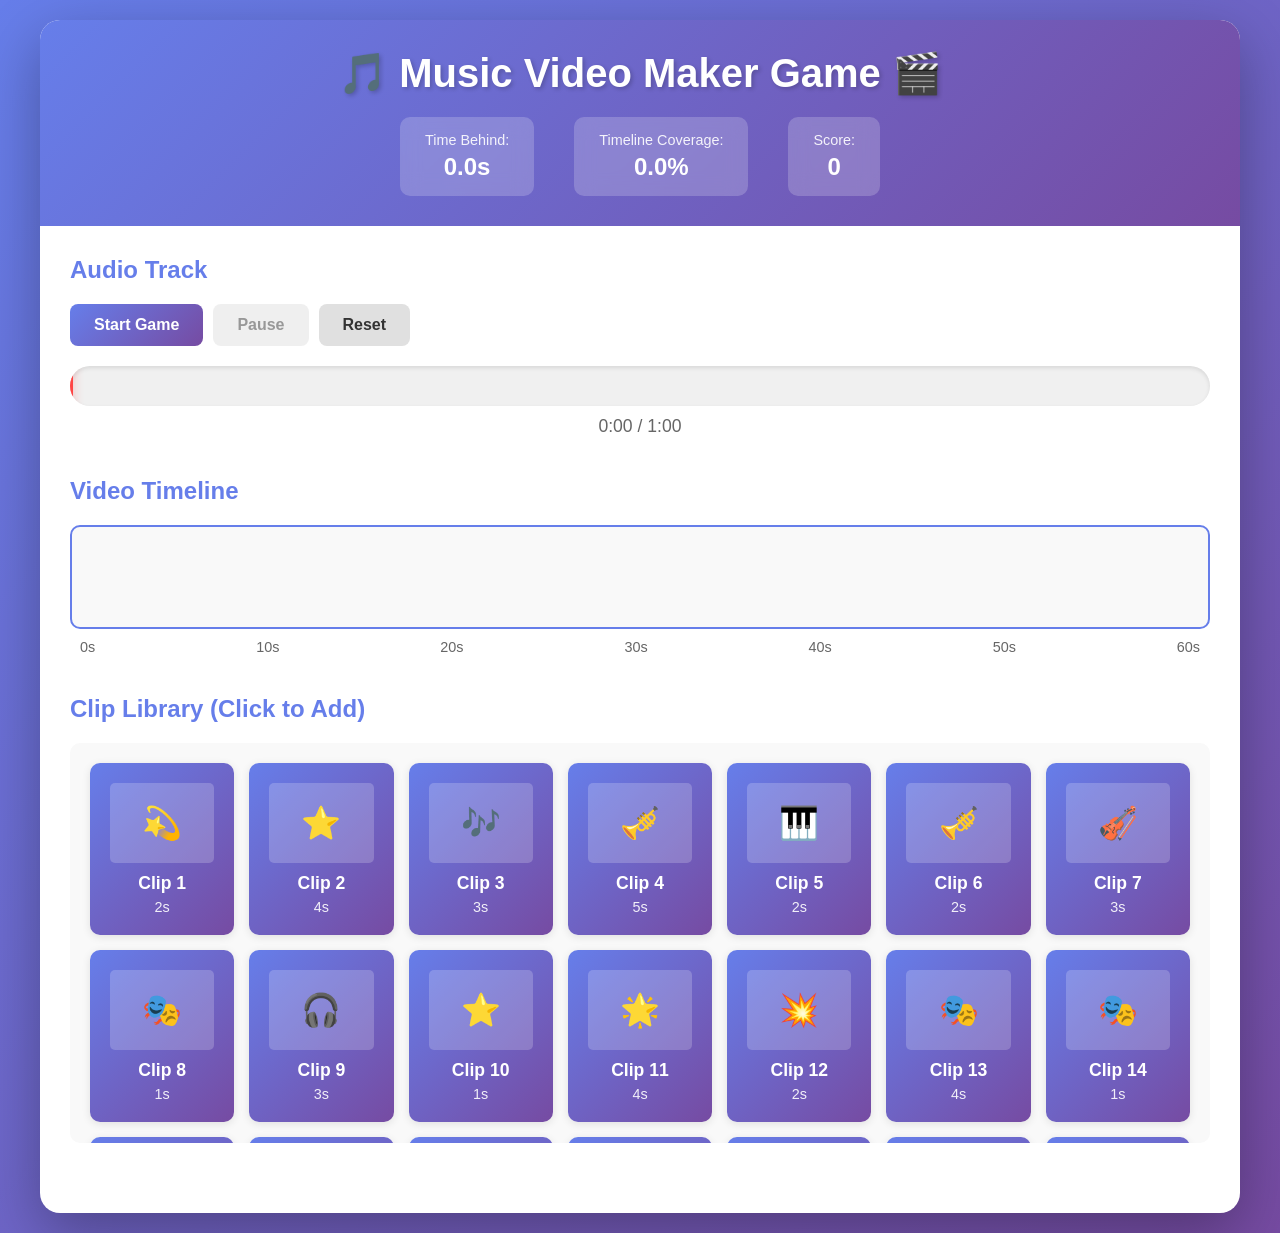
==== music-video-maker.html @ 1d307f0b "Create music video maker game UI with real-time gameplay Co-authored-by: Peterjbs <70024195+Peterjbs" ====
<!DOCTYPE html>
<html lang="en">
<head>
    <meta charset="UTF-8">
    <meta name="viewport" content="width=device-width, initial-scale=1.0">
    <title>Music Video Maker Game</title>
    <link rel="stylesheet" href="style.css">
</head>
<body>
    <div class="game-container">
        <header>
            <h1>🎵 Music Video Maker Game 🎬</h1>
            <div class="game-stats">
                <div class="stat">
                    <span class="stat-label">Time Behind:</span>
                    <span id="timeBehind" class="stat-value">0.0s</span>
                </div>
                <div class="stat">
                    <span class="stat-label">Timeline Coverage:</span>
                    <span id="coverage" class="stat-value">0%</span>
                </div>
                <div class="stat">
                    <span class="stat-label">Score:</span>
                    <span id="score" class="stat-value">0</span>
                </div>
            </div>
        </header>

        <main>
            <!-- Audio Player Section -->
            <section class="audio-section">
                <h2>Audio Track</h2>
                <div class="audio-controls">
                    <button id="startBtn" class="btn btn-primary">Start Game</button>
                    <button id="pauseBtn" class="btn btn-secondary" disabled>Pause</button>
                    <button id="resetBtn" class="btn btn-secondary">Reset</button>
                </div>
                <div class="progress-container">
                    <div id="progressBar" class="progress-bar">
                        <div id="progressFill" class="progress-fill"></div>
                        <div id="playhead" class="playhead"></div>
                    </div>
                    <div class="time-display">
                        <span id="currentTime">0:00</span> / <span id="totalTime">0:00</span>
                    </div>
                </div>
                <audio id="audioPlayer" preload="auto">
                    <source src="assets/demo-song.mp3" type="audio/mpeg">
                    Your browser does not support audio playback.
                </audio>
            </section>

            <!-- Timeline Section -->
            <section class="timeline-section">
                <h2>Video Timeline</h2>
                <div class="timeline-container">
                    <div id="timeline" class="timeline">
                        <!-- Video clips will be placed here -->
                    </div>
                    <div class="timeline-markers"></div>
                </div>
                <div class="timeline-legend">
                    <span>0s</span>
                    <span>10s</span>
                    <span>20s</span>
                    <span>30s</span>
                    <span>40s</span>
                    <span>50s</span>
                    <span>60s</span>
                </div>
            </section>

            <!-- Clip Library Section -->
            <section class="clip-library-section">
                <h2>Clip Library (Click to Add)</h2>
                <div id="clipLibrary" class="clip-library">
                    <!-- Clips will be generated here -->
                </div>
            </section>
        </main>

        <!-- Game Over Modal -->
        <div id="gameOverModal" class="modal hidden">
            <div class="modal-content">
                <h2 id="gameOverTitle">Game Over!</h2>
                <p id="gameOverMessage"></p>
                <p>Final Score: <span id="finalScore"></span></p>
                <button id="restartBtn" class="btn btn-primary">Play Again</button>
            </div>
        </div>
    </div>

    <script src="game.js"></script>
</body>
</html>
---- style.css ----
/* Global Styles */
* {
    margin: 0;
    padding: 0;
    box-sizing: border-box;
}

body {
    font-family: 'Segoe UI', Tahoma, Geneva, Verdana, sans-serif;
    background: linear-gradient(135deg, #667eea 0%, #764ba2 100%);
    min-height: 100vh;
    padding: 20px;
}

.game-container {
    max-width: 1200px;
    margin: 0 auto;
    background: white;
    border-radius: 20px;
    box-shadow: 0 20px 60px rgba(0, 0, 0, 0.3);
    overflow: hidden;
}

/* Header */
header {
    background: linear-gradient(135deg, #667eea 0%, #764ba2 100%);
    color: white;
    padding: 30px;
    text-align: center;
}

header h1 {
    font-size: 2.5em;
    margin-bottom: 20px;
    text-shadow: 2px 2px 4px rgba(0, 0, 0, 0.2);
}

.game-stats {
    display: flex;
    justify-content: center;
    gap: 40px;
    flex-wrap: wrap;
}

.stat {
    background: rgba(255, 255, 255, 0.2);
    padding: 15px 25px;
    border-radius: 10px;
    backdrop-filter: blur(10px);
}

.stat-label {
    display: block;
    font-size: 0.9em;
    opacity: 0.9;
    margin-bottom: 5px;
}

.stat-value {
    display: block;
    font-size: 1.5em;
    font-weight: bold;
}

.stat-value.danger {
    color: #ff4444;
    animation: pulse 0.5s infinite;
}

@keyframes pulse {
    0%, 100% { transform: scale(1); }
    50% { transform: scale(1.1); }
}

/* Main Content */
main {
    padding: 30px;
}

section {
    margin-bottom: 40px;
}

section h2 {
    color: #667eea;
    margin-bottom: 20px;
    font-size: 1.5em;
}

/* Audio Section */
.audio-controls {
    display: flex;
    gap: 10px;
    margin-bottom: 20px;
    flex-wrap: wrap;
}

.btn {
    padding: 12px 24px;
    border: none;
    border-radius: 8px;
    font-size: 1em;
    cursor: pointer;
    transition: all 0.3s ease;
    font-weight: 600;
}

.btn-primary {
    background: linear-gradient(135deg, #667eea 0%, #764ba2 100%);
    color: white;
}

.btn-primary:hover:not(:disabled) {
    transform: translateY(-2px);
    box-shadow: 0 5px 15px rgba(102, 126, 234, 0.4);
}

.btn-secondary {
    background: #e0e0e0;
    color: #333;
}

.btn-secondary:hover:not(:disabled) {
    background: #d0d0d0;
}

.btn:disabled {
    opacity: 0.5;
    cursor: not-allowed;
}

/* Progress Bar */
.progress-container {
    margin: 20px 0;
}

.progress-bar {
    position: relative;
    width: 100%;
    height: 40px;
    background: #f0f0f0;
    border-radius: 20px;
    overflow: hidden;
    box-shadow: inset 0 2px 4px rgba(0, 0, 0, 0.1);
}

.progress-fill {
    position: absolute;
    left: 0;
    top: 0;
    height: 100%;
    background: linear-gradient(90deg, #667eea 0%, #764ba2 100%);
    transition: width 0.1s linear;
    border-radius: 20px;
}

.playhead {
    position: absolute;
    top: 0;
    height: 100%;
    width: 3px;
    background: #ff4444;
    transition: left 0.1s linear;
    box-shadow: 0 0 10px rgba(255, 68, 68, 0.5);
}

.time-display {
    margin-top: 10px;
    text-align: center;
    font-size: 1.1em;
    color: #666;
}

/* Timeline Section */
.timeline-container {
    position: relative;
    width: 100%;
    min-height: 100px;
    background: #f9f9f9;
    border: 2px solid #667eea;
    border-radius: 10px;
    overflow-x: auto;
    overflow-y: visible;
}

.timeline {
    position: relative;
    width: 100%;
    min-height: 100px;
    padding: 10px;
}

.timeline-clip {
    position: absolute;
    height: 80px;
    background: linear-gradient(135deg, #4CAF50 0%, #45a049 100%);
    border-radius: 8px;
    color: white;
    display: flex;
    flex-direction: column;
    align-items: center;
    justify-content: center;
    font-size: 0.9em;
    font-weight: bold;
    box-shadow: 0 2px 8px rgba(0, 0, 0, 0.2);
    cursor: pointer;
    transition: transform 0.2s;
    overflow: hidden;
}

.timeline-clip:hover {
    transform: translateY(-2px);
    box-shadow: 0 4px 12px rgba(0, 0, 0, 0.3);
}

.timeline-clip .clip-duration {
    font-size: 0.8em;
    opacity: 0.9;
}

.timeline-clip .remove-btn {
    position: absolute;
    top: 2px;
    right: 2px;
    background: rgba(255, 68, 68, 0.9);
    color: white;
    border: none;
    border-radius: 50%;
    width: 20px;
    height: 20px;
    cursor: pointer;
    font-size: 12px;
    line-height: 1;
    display: none;
}

.timeline-clip:hover .remove-btn {
    display: block;
}

.timeline-markers {
    position: absolute;
    top: 0;
    left: 0;
    width: 100%;
    height: 100%;
    pointer-events: none;
}

.timeline-legend {
    display: flex;
    justify-content: space-between;
    margin-top: 10px;
    padding: 0 10px;
    font-size: 0.9em;
    color: #666;
}

/* Clip Library */
.clip-library {
    display: grid;
    grid-template-columns: repeat(auto-fill, minmax(140px, 1fr));
    gap: 15px;
    max-height: 400px;
    overflow-y: auto;
    padding: 20px;
    background: #f9f9f9;
    border-radius: 10px;
}

.clip-item {
    background: linear-gradient(135deg, #667eea 0%, #764ba2 100%);
    color: white;
    padding: 20px;
    border-radius: 10px;
    text-align: center;
    cursor: pointer;
    transition: all 0.3s ease;
    box-shadow: 0 2px 8px rgba(0, 0, 0, 0.1);
    position: relative;
}

.clip-item:hover {
    transform: translateY(-5px);
    box-shadow: 0 5px 15px rgba(102, 126, 234, 0.4);
}

.clip-item:active {
    transform: translateY(-2px);
}

.clip-item.used {
    opacity: 0.4;
    cursor: not-allowed;
}

.clip-item .clip-name {
    font-weight: bold;
    font-size: 1.1em;
    margin-bottom: 5px;
}

.clip-item .clip-length {
    font-size: 0.9em;
    opacity: 0.9;
}

.clip-item .clip-thumbnail {
    width: 100%;
    height: 80px;
    background: rgba(255, 255, 255, 0.2);
    border-radius: 5px;
    margin-bottom: 10px;
    display: flex;
    align-items: center;
    justify-content: center;
    font-size: 2em;
}

/* Modal */
.modal {
    position: fixed;
    top: 0;
    left: 0;
    width: 100%;
    height: 100%;
    background: rgba(0, 0, 0, 0.8);
    display: flex;
    align-items: center;
    justify-content: center;
    z-index: 1000;
}

.modal.hidden {
    display: none;
}

.modal-content {
    background: white;
    padding: 40px;
    border-radius: 20px;
    text-align: center;
    max-width: 500px;
    animation: slideIn 0.3s ease;
}

@keyframes slideIn {
    from {
        transform: translateY(-50px);
        opacity: 0;
    }
    to {
        transform: translateY(0);
        opacity: 1;
    }
}

.modal-content h2 {
    color: #667eea;
    margin-bottom: 20px;
    font-size: 2em;
}

.modal-content p {
    margin: 15px 0;
    font-size: 1.1em;
    color: #666;
}

/* Responsive Design */
@media (max-width: 768px) {
    header h1 {
        font-size: 1.8em;
    }

    .game-stats {
        gap: 20px;
    }

    .clip-library {
        grid-template-columns: repeat(auto-fill, minmax(100px, 1fr));
    }

    main {
        padding: 20px;
    }
}
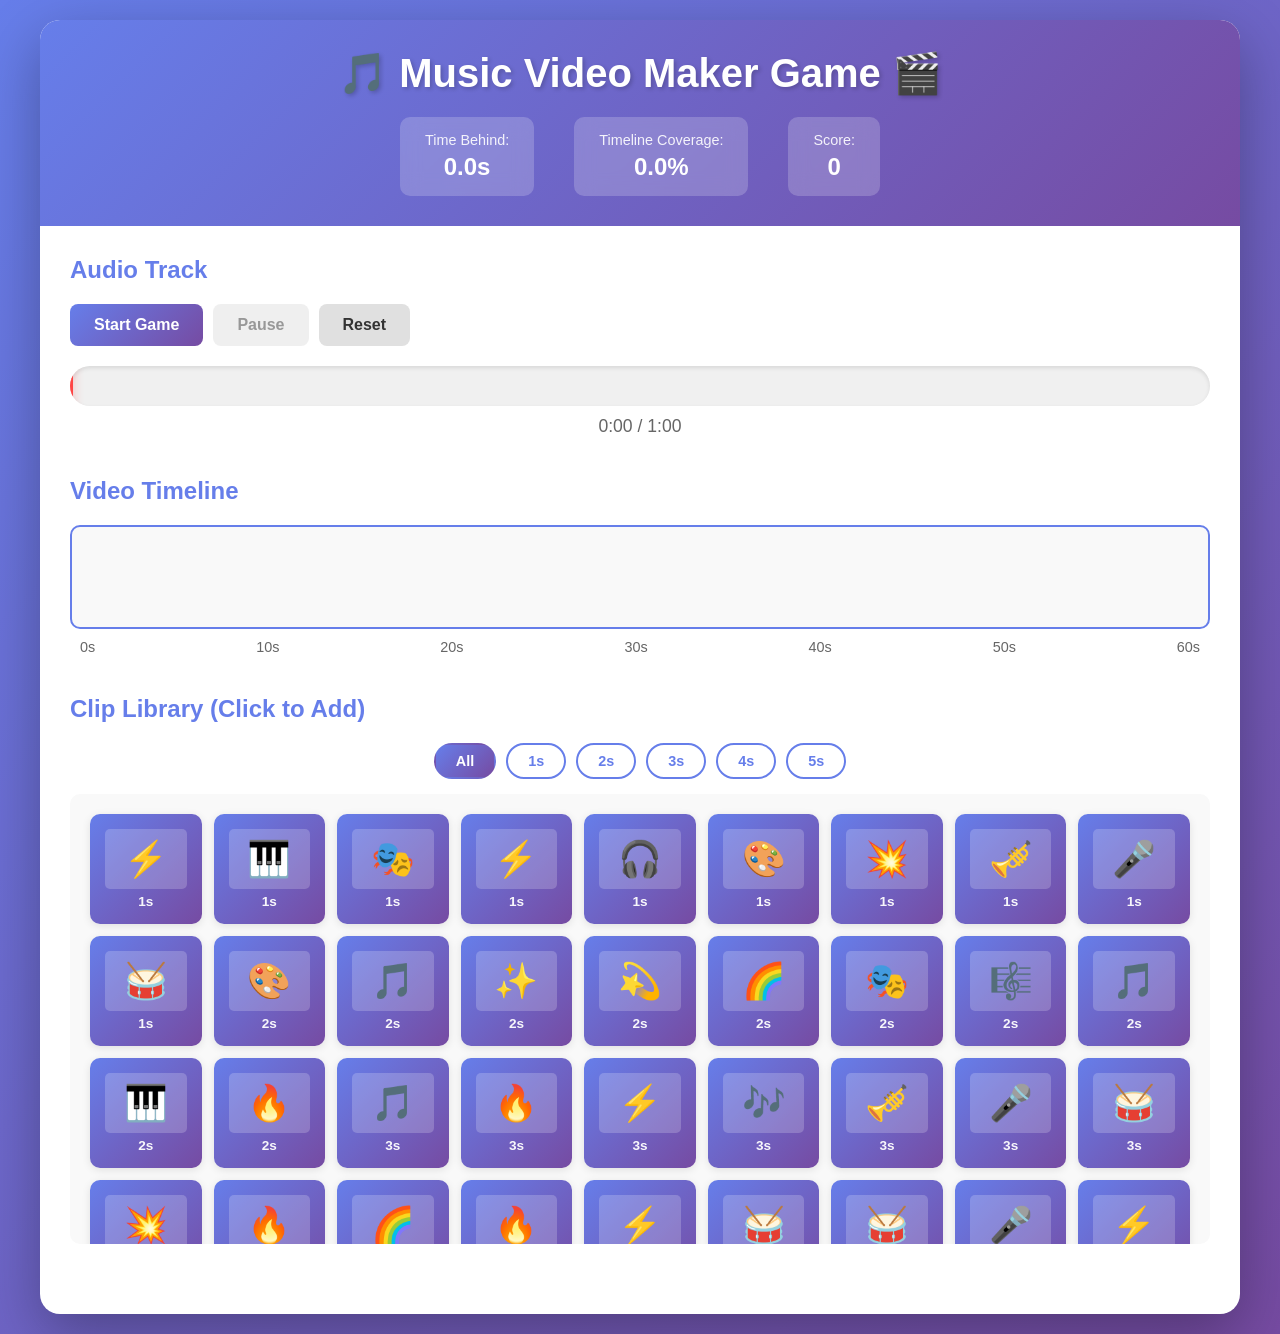
==== commit 2d7c9c71: "Remove clip names, add 50 clips sorted by duration, add filter toggles Co-authored-by: Peterjbs <700" ====
--- a/music-video-maker.html
+++ b/music-video-maker.html
@@ -73,6 +73,14 @@
             <!-- Clip Library Section -->
             <section class="clip-library-section">
                 <h2>Clip Library (Click to Add)</h2>
+                <div class="filter-controls">
+                    <button class="filter-btn active" data-duration="all">All</button>
+                    <button class="filter-btn" data-duration="1">1s</button>
+                    <button class="filter-btn" data-duration="2">2s</button>
+                    <button class="filter-btn" data-duration="3">3s</button>
+                    <button class="filter-btn" data-duration="4">4s</button>
+                    <button class="filter-btn" data-duration="5">5s</button>
+                </div>
                 <div id="clipLibrary" class="clip-library">
                     <!-- Clips will be generated here -->
                 </div>
--- a/style.css
+++ b/style.css
@@ -257,11 +257,41 @@
 }
 
 /* Clip Library */
+.filter-controls {
+    display: flex;
+    gap: 10px;
+    margin-bottom: 15px;
+    flex-wrap: wrap;
+    justify-content: center;
+}
+
+.filter-btn {
+    padding: 8px 20px;
+    border: 2px solid #667eea;
+    background: white;
+    color: #667eea;
+    border-radius: 20px;
+    cursor: pointer;
+    font-size: 0.9em;
+    font-weight: 600;
+    transition: all 0.3s ease;
+}
+
+.filter-btn:hover {
+    background: #f0f0ff;
+}
+
+.filter-btn.active {
+    background: linear-gradient(135deg, #667eea 0%, #764ba2 100%);
+    color: white;
+    border-color: transparent;
+}
+
 .clip-library {
     display: grid;
-    grid-template-columns: repeat(auto-fill, minmax(140px, 1fr));
-    gap: 15px;
-    max-height: 400px;
+    grid-template-columns: repeat(auto-fill, minmax(100px, 1fr));
+    gap: 12px;
+    max-height: 450px;
     overflow-y: auto;
     padding: 20px;
     background: #f9f9f9;
@@ -271,13 +301,17 @@
 .clip-item {
     background: linear-gradient(135deg, #667eea 0%, #764ba2 100%);
     color: white;
-    padding: 20px;
+    padding: 15px;
     border-radius: 10px;
     text-align: center;
     cursor: pointer;
     transition: all 0.3s ease;
     box-shadow: 0 2px 8px rgba(0, 0, 0, 0.1);
     position: relative;
+    display: flex;
+    flex-direction: column;
+    align-items: center;
+    justify-content: center;
 }
 
 .clip-item:hover {
@@ -294,27 +328,22 @@
     cursor: not-allowed;
 }
 
-.clip-item .clip-name {
-    font-weight: bold;
-    font-size: 1.1em;
-    margin-bottom: 5px;
-}
-
 .clip-item .clip-length {
-    font-size: 0.9em;
-    opacity: 0.9;
+    font-size: 0.85em;
+    opacity: 0.95;
+    margin-top: 5px;
+    font-weight: 600;
 }
 
 .clip-item .clip-thumbnail {
     width: 100%;
-    height: 80px;
+    height: 60px;
     background: rgba(255, 255, 255, 0.2);
     border-radius: 5px;
-    margin-bottom: 10px;
     display: flex;
     align-items: center;
     justify-content: center;
-    font-size: 2em;
+    font-size: 2.2em;
 }
 
 /* Modal */
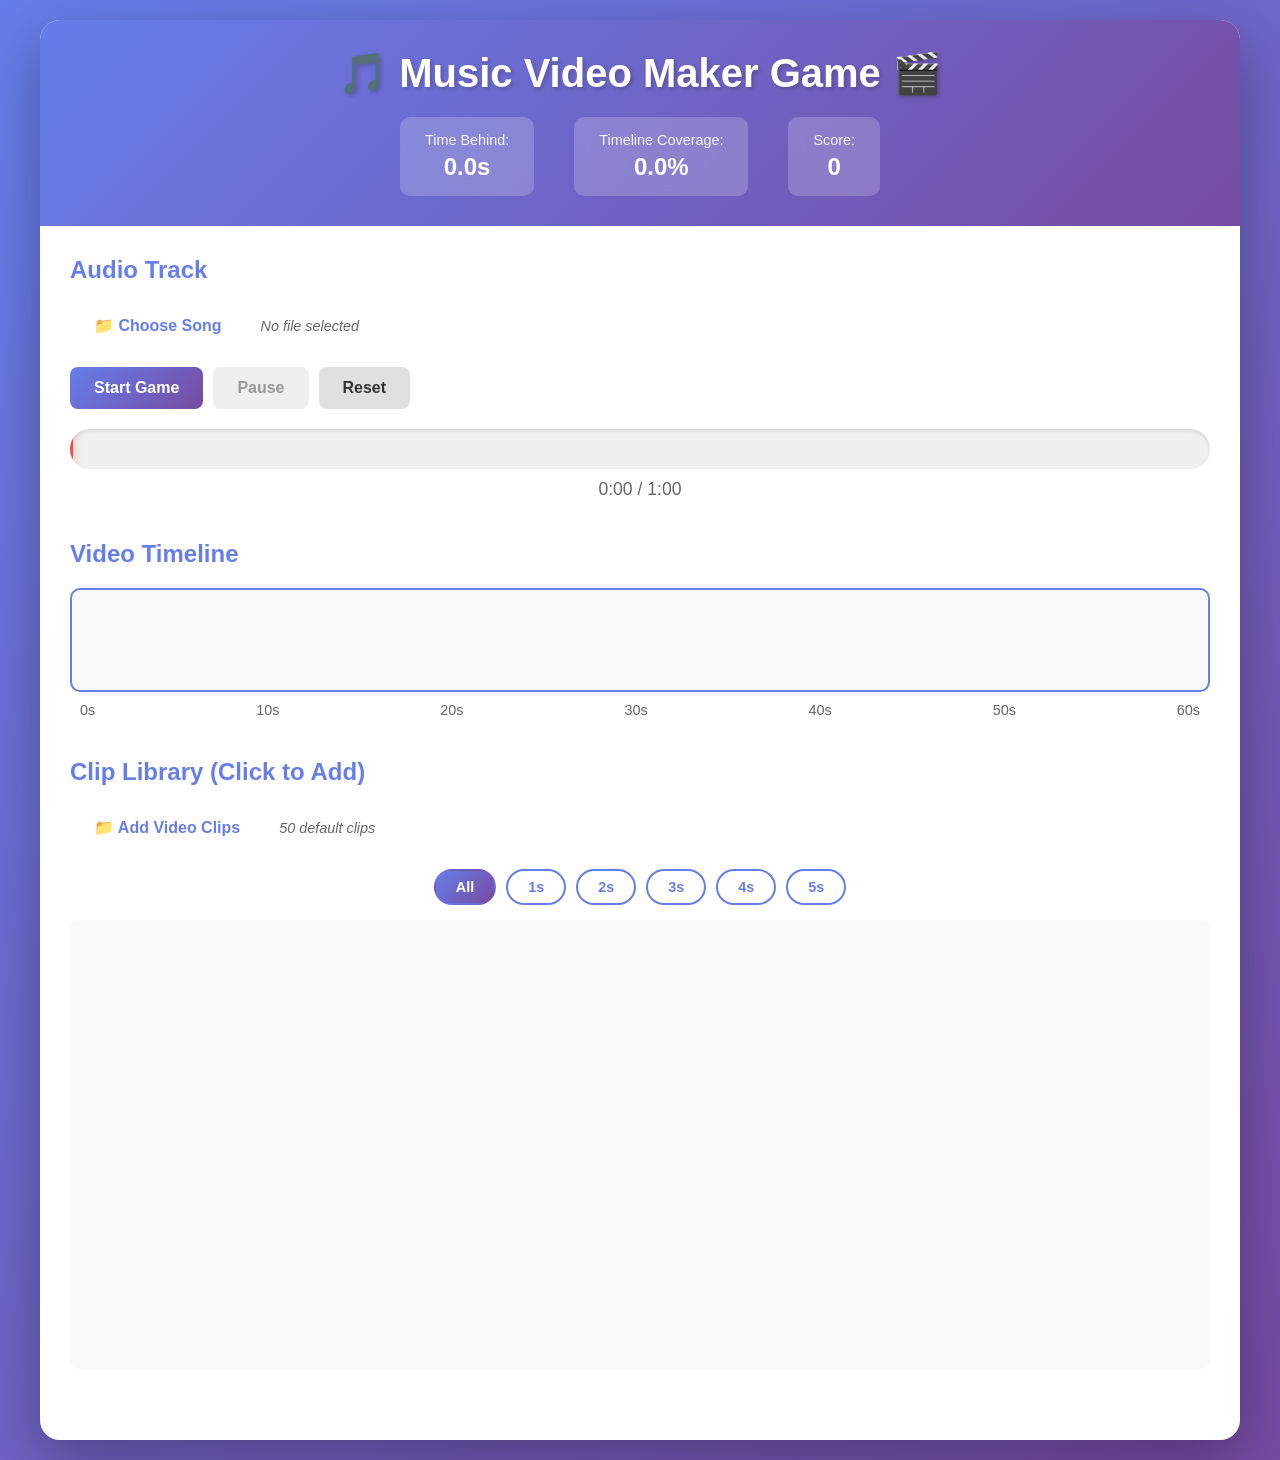
==== commit 45d02756: "Add file upload functionality for custom songs and video clips Co-authored-by: Peterjbs <70024195+Pe" ====
--- a/music-video-maker.html
+++ b/music-video-maker.html
@@ -30,6 +30,11 @@
             <!-- Audio Player Section -->
             <section class="audio-section">
                 <h2>Audio Track</h2>
+                <div class="file-upload-controls">
+                    <label for="audioFileInput" class="btn btn-upload">📁 Choose Song</label>
+                    <input type="file" id="audioFileInput" accept="audio/*" style="display: none;">
+                    <span id="audioFileName" class="file-name">No file selected</span>
+                </div>
                 <div class="audio-controls">
                     <button id="startBtn" class="btn btn-primary">Start Game</button>
                     <button id="pauseBtn" class="btn btn-secondary" disabled>Pause</button>
@@ -73,6 +78,11 @@
             <!-- Clip Library Section -->
             <section class="clip-library-section">
                 <h2>Clip Library (Click to Add)</h2>
+                <div class="file-upload-controls">
+                    <label for="videoFilesInput" class="btn btn-upload">📁 Add Video Clips</label>
+                    <input type="file" id="videoFilesInput" accept="video/*" multiple style="display: none;">
+                    <span id="videoFilesCount" class="file-name">50 default clips</span>
+                </div>
                 <div class="filter-controls">
                     <button class="filter-btn active" data-duration="all">All</button>
                     <button class="filter-btn" data-duration="1">1s</button>
--- a/style.css
+++ b/style.css
@@ -88,6 +88,41 @@
 }
 
 /* Audio Section */
+.file-upload-controls {
+    display: flex;
+    gap: 15px;
+    margin-bottom: 20px;
+    align-items: center;
+    flex-wrap: wrap;
+}
+
+.btn-upload {
+    padding: 12px 24px;
+    border: 2px solid #667eea;
+    background: white;
+    color: #667eea;
+    border-radius: 8px;
+    font-size: 1em;
+    cursor: pointer;
+    transition: all 0.3s ease;
+    font-weight: 600;
+    display: inline-block;
+}
+
+.btn-upload:hover {
+    background: linear-gradient(135deg, #667eea 0%, #764ba2 100%);
+    color: white;
+    border-color: transparent;
+    transform: translateY(-2px);
+    box-shadow: 0 5px 15px rgba(102, 126, 234, 0.4);
+}
+
+.file-name {
+    color: #666;
+    font-size: 0.9em;
+    font-style: italic;
+}
+
 .audio-controls {
     display: flex;
     gap: 10px;
